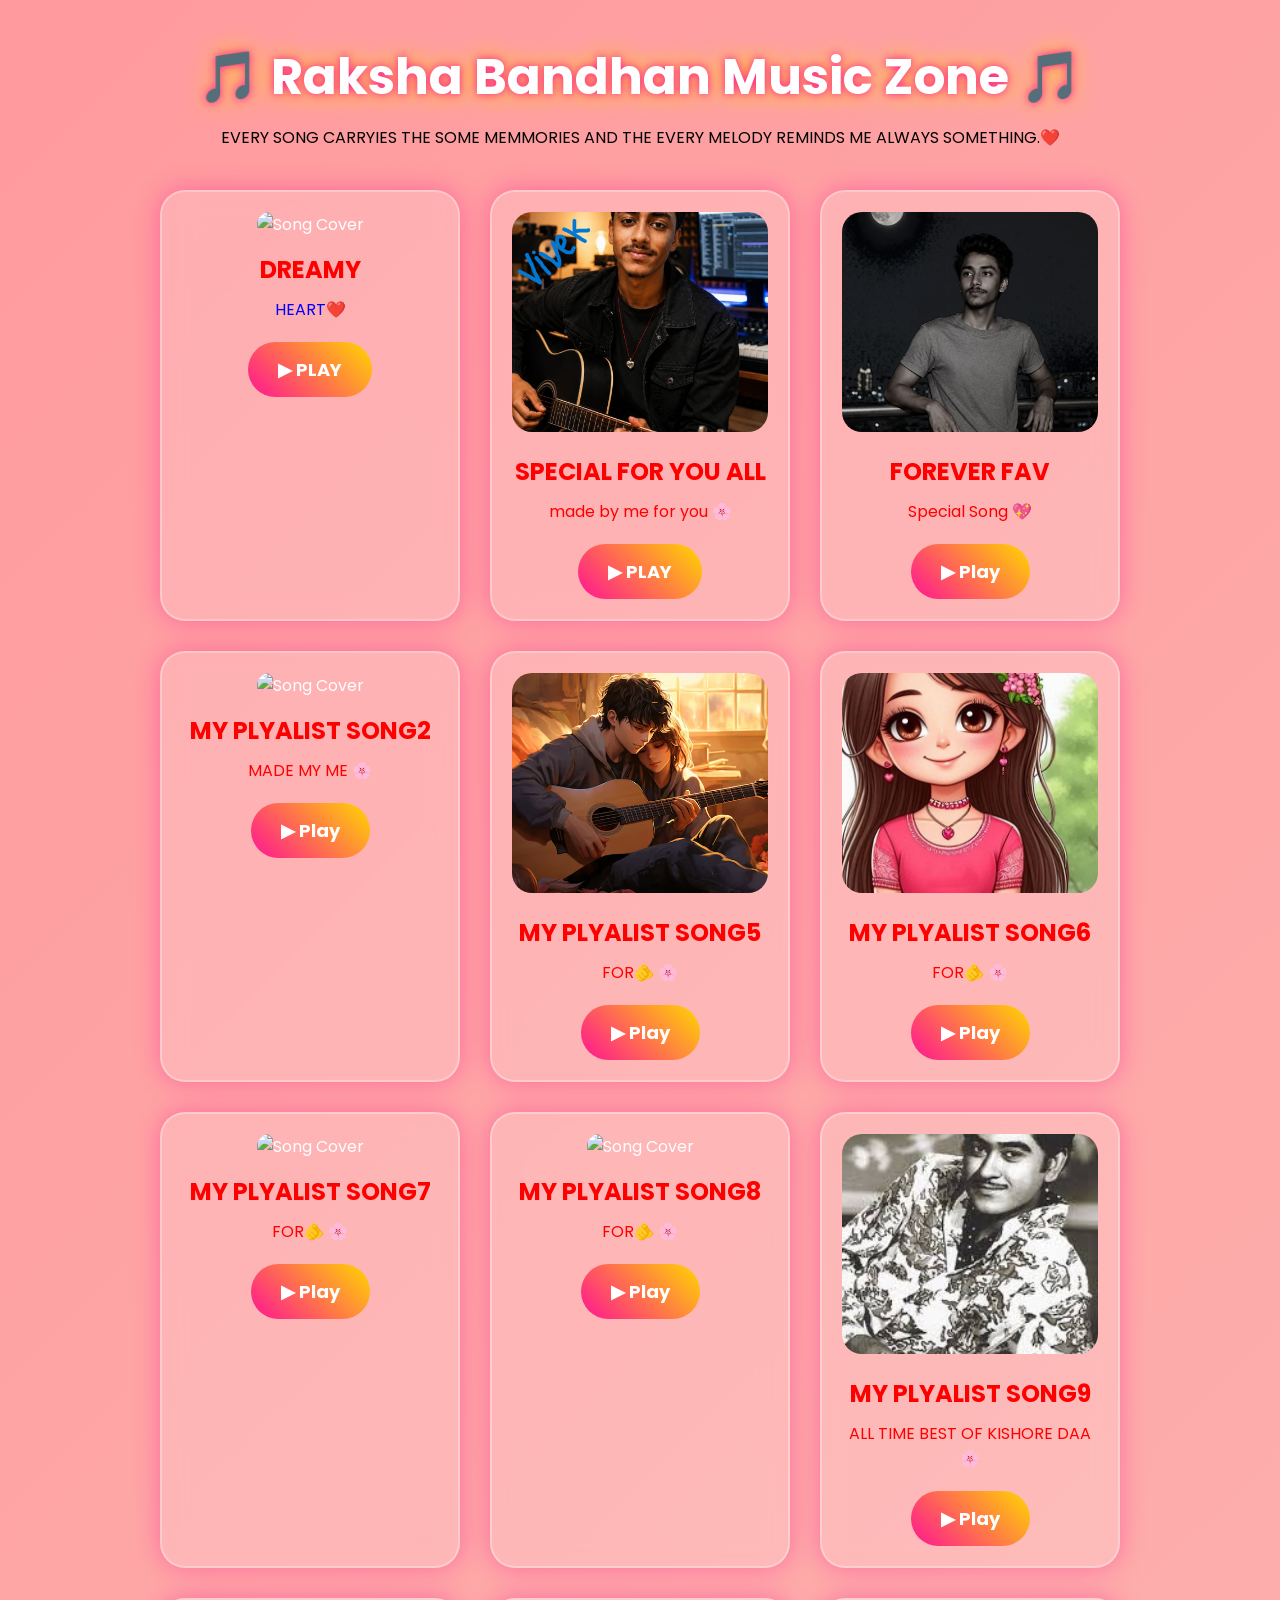
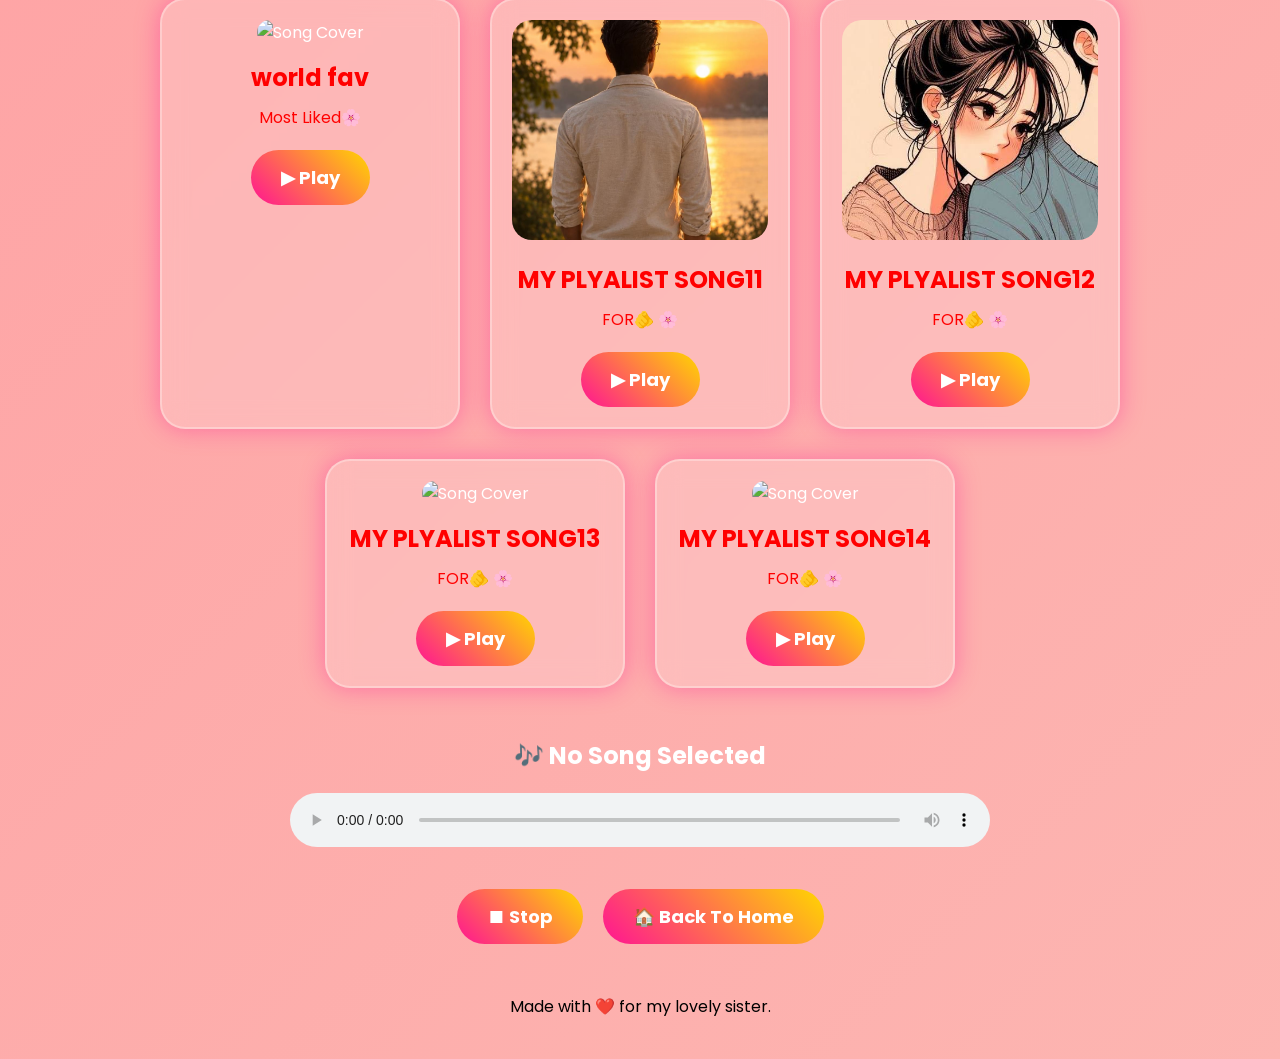
==== music.html @ 5d5d977b "INTIAL WEBSITE UPLOAD INTIAL WEB 2026 RAKHI" ====
<!DOCTYPE html>
<html lang="en">

<head>

    <meta charset="UTF-8">
    <meta name="viewport" content="width=device-width, initial-scale=1.0">

    <title>🎵 Music Zone</title>

    <link rel="stylesheet" href="music.css">

</head>

<body>

    <!-- Header -->

    <header>

        <h1>🎵 Raksha Bandhan Music Zone 🎵</h1>

        <p>
           EVERY SONG CARRYIES THE SOME MEMMORIES AND THE EVERY MELODY REMINDS ME ALWAYS SOMETHING.❤️
        </p>

    </header>



    <!-- Music Cards -->

    <section class="music-container">

        

        <div class="music-card">

            <img src="images/song1.jpeg" alt="Song Cover">

            <h2 style="color: rgb(255, 0, 0);">DREAMY</h2>

            <p style="color:blue;">HEART❤️</p>

          <button class="play-btn" data-song="playlist/MUSIC1.m4a">
    ▶ PLAY
</button>
        </div>


        <!-- Song 2 -->

        <div class="music-card">

            <img src="images/song2.jpeg" alt="Song Cover">

            <h2 style="color: rgb(255, 0, 0);">SPECIAL FOR YOU ALL</h2>

            <p style="color: rgb(255, 0, 0);">made by me for you 🌸</p>

            <button class="play-btn" data-song="playlist/MUSIC2.mpeg">
    ▶ PLAY
</button>

        </div>



        <!-- Song 3 -->

        <div class="music-card">

            <img src="images/SONG3.jpeg" alt="Song Cover">

            <h2 style="color: rgb(255, 0, 0);">FOREVER FAV</h2>

            <p style="color: rgb(255, 0, 0);">Special Song 💖</p>

            <button class="play-btn"
                data-song="playlist/MUSIC3.m4a">
                ▶ Play
            </button>

        </div>
        <!-- Song 4 -->

        <div class="music-card">

            <img src="images/song4.jpeg" alt="Song Cover">

            
            <h2 style="color: rgb(255, 0, 0)    ;">MY PLYALIST SONG2 </h2>

            <p style="color: rgb(255, 0, 0);">MADE MY ME  🌸</p>

            <button class="play-btn"
                data-song="playlist/MUSIC4.m4a">
                ▶ Play
            </button>

        </div>
        <!-- Song 5 -->
    <div class="music-card">

            <img src="images/song5.avif" alt="Song Cover">

            
            <h2 style="color: rgb(255, 0, 0)    ;">MY PLYALIST SONG5 </h2>

            <p style="color: rgb(255, 0, 0);"> FOR🫵  🌸</p>

            <button class="play-btn"
                data-song="playlist/MUSIC5.m4A">
                ▶ Play
            </button>

        </div>
        <!-- Song 6 -->
        <div class="music-card">

            <img src="images/song6.jpeg" alt="Song Cover">

            
            <h2 style="color: rgb(255, 0, 0)    ;">MY PLYALIST SONG6 </h2>

            <p style="color: rgb(255, 0, 0);"> FOR🫵  🌸</p>

            <button class="play-btn"
                data-song="playlist/MUSIC6.mp3">

                ▶ Play
            </button>

        </div>

        <!-- Song 7 -->
        <div class="music-card">

            <img src="images/song7.jpeg" alt="Song Cover">

            
            <h2 style="color: rgb(255, 0, 0)    ;">MY PLYALIST SONG7 </h2>

            <p style="color: rgb(255, 0, 0);"> FOR🫵  🌸</p>

            <button class="play-btn"
                data-song="playlist/MUSIC7.m4a">
                ▶ Play
            </button>

        </div>

        <!-- Song 8 -->
        <div class="music-card">

            <img src="images/song8.JPG" alt="Song Cover">

            
            <h2 style="color: rgb(255, 0, 0)    ;">MY PLYALIST SONG8 </h2>

            <p style="color: rgb(255, 0, 0);"> FOR🫵  🌸</p>

            <button class="play-btn"
                data-song="playlist/MUSIC8.mpeg">
                ▶ Play
            </button>

        </div>

        <!-- Song 9 -->
        <div class="music-card">

            <img src="images/SONG9.jpg" alt="Song Cover">

            
            <h2 style="color: rgb(255, 0, 0)    ;">MY PLYALIST SONG9</h2>

            <p style="color: rgb(255, 0, 0);">ALL TIME BEST OF KISHORE DAA 🌸</p>

            <button class="play-btn"
                data-song="playlist/MUSIC9.m4a">
                ▶ Play
            </button>

        </div>

        <!-- Song 10 --> 
        <div class="music-card">

            <img src="images/song10.jpeg" alt="Song Cover">

            
            <h2 style="color: rgb(255, 0, 0)    ;">world fav </h2>

            <p style="color: rgb(255, 0, 0);">Most Liked🌸</p>

            <button class="play-btn"
                data-song="playlist/MUSIC10.mp3">
                ▶ Play
            </button>
        </div>

        <!-- Song 11 -->
        <div class="music-card">

            <img src="images/song11.jpeg" alt="Song Cover">

            
            <h2 style="color: rgb(255, 0, 0)    ;">MY PLYALIST SONG11 </h2>

            <p style="color: rgb(255, 0, 0);"> FOR🫵  🌸</p>

            <button class="play-btn"
                data-song="playlist/MUSIC11.m4a">
                ▶ Play
            </button>

        </div>

        <!-- Song 12 -->
        <div class="music-card">

            <img src="images/song12.jpg" alt="Song Cover">

            
            <h2 style="color: rgb(255, 0, 0)    ;">MY PLYALIST SONG12 </h2>

            <p style="color: rgb(255, 0, 0);"> FOR🫵  🌸</p>

            <button class="play-btn"
                data-song="playlist/MUSIC12.m4A">
                ▶ Play
            </button>

        </div>

        <!-- Song 13 -->
        <div class="music-card">

            <img src="images/song13.jpg" alt="Song Cover">

            
            <h2 style="color: rgb(255, 0, 0)    ;">MY PLYALIST SONG13 </h2>

            <p style="color: rgb(255, 0, 0);"> FOR🫵  🌸</p>

            <button class="play-btn"
                data-song="playlist/MUSIC13.m4a">
                ▶ Play
            </button>

        </div>
      
         <!-- Song 14 -->
        <div class="music-card">

            <img src="images/song14.JPG" alt="Song Cover">

            
            <h2 style="color: rgb(255, 0, 0)    ;">MY PLYALIST SONG14 </h2>

            <p style="color: rgb(255, 0, 0);"> FOR🫵  🌸</p>

            <button class="play-btn"
                data-song="playlist/MUSIC14.m4A">
                ▶ Play
            </button>

        </div>

    </section>



    <!-- Audio Player -->

    <section class="player">

        <h2 id="currentSong">

            🎶 No Song Selected

        </h2>

        <audio id="audioPlayer" controls>

            Your browser doesn't support audio.

        </audio>

    </section>



    <!-- Buttons -->

    <div class="bottom-buttons">

        <button id="stopBtn">

            ⏹ Stop

        </button>

        <button id="homeBtn"
            onclick="window.location.href='../index.html'">

            🏠 Back To Home

        </button>

    </div>



    <!-- Footer -->

    <footer>

        Made with ❤️ for my lovely sister.

    </footer>



    <script src="music.js"></script>

</body>

</html>
---- music.css ----
/* =========================================
   RAKSHA BANDHAN MUSIC ZONE
========================================= */

@import url('https://fonts.googleapis.com/css2?family=Poppins:wght@300;500;700&display=swap');

*{
    margin:0;
    padding:0;
    box-sizing:border-box;
    font-family:'Poppins',sans-serif;
}

body{

    min-height:100vh;

    background:linear-gradient(135deg,#ff9a9e,#fad0c4,#ffd86f);

    background-size:400% 400%;

    animation:bgMove 10s infinite alternate;

    color:white;

    text-align:center;

    padding:40px 20px;
}

@keyframes bgMove{

    from{
        background-position:left top;
    }

    to{
        background-position:right bottom;
    }

}

/* ===========================
        Heading
=========================== */

h1{

    font-size:50px;

    margin-bottom:10px;

    text-shadow:
    0 0 10px #ff1493,
    0 0 25px #ffd700;

}

header p{

    color:black;

    margin-bottom:40px;

}

/* ===========================
      Music Cards
=========================== */

.music-container{

    display:flex;

    justify-content:center;

    gap:30px;

    flex-wrap:wrap;

}

/* ===========================
      Card
=========================== */

.music-card{

    width:300px;

    padding:20px;

    border-radius:25px;

    background:rgba(255,255,255,0.18);

    backdrop-filter:blur(12px);

    border:2px solid rgba(255,255,255,.3);

    box-shadow:0 0 25px rgba(255,20,147,.4);

    transition:.4s;

}

.music-card:hover{

    transform:translateY(-10px);

    box-shadow:0 0 40px gold;

}

/* ===========================
      Album Image
=========================== */

.music-card img{

    width:100%;

    height:220px;

    object-fit:cover;

    border-radius:20px;

}

/* ===========================
      Song Name
=========================== */

.music-card h2{

    margin-top:15px;

}

.music-card p{

    color:white;

    margin:10px 0 20px;

}

/* ===========================
      Buttons
=========================== */

button{

    padding:14px 30px;

    border:none;

    border-radius:50px;

    cursor:pointer;

    font-size:18px;

    font-weight:bold;

    color:white;

    background:

    linear-gradient(45deg,#ff1493,#ffd700);

    transition:.4s;

}

button:hover{

    transform:scale(1.08);

}

/* ===========================
      Audio Player
=========================== */

.player{

    margin-top:50px;

}

.player h2{

    margin-bottom:20px;

}

audio{

    width:80%;

    max-width:700px;

}

/* ===========================
    Bottom Buttons
=========================== */

.bottom-buttons{

    margin-top:35px;

    display:flex;

    justify-content:center;

    gap:20px;

    flex-wrap:wrap;

}

/* ===========================
        Footer
=========================== */

footer{

    margin-top:50px;

    color:black;

}

/* ===========================
      Mobile
=========================== */

@media(max-width:768px){

h1{

    font-size:35px;

}

.music-card{

    width:95%;

}

audio{

    width:100%;

}

}
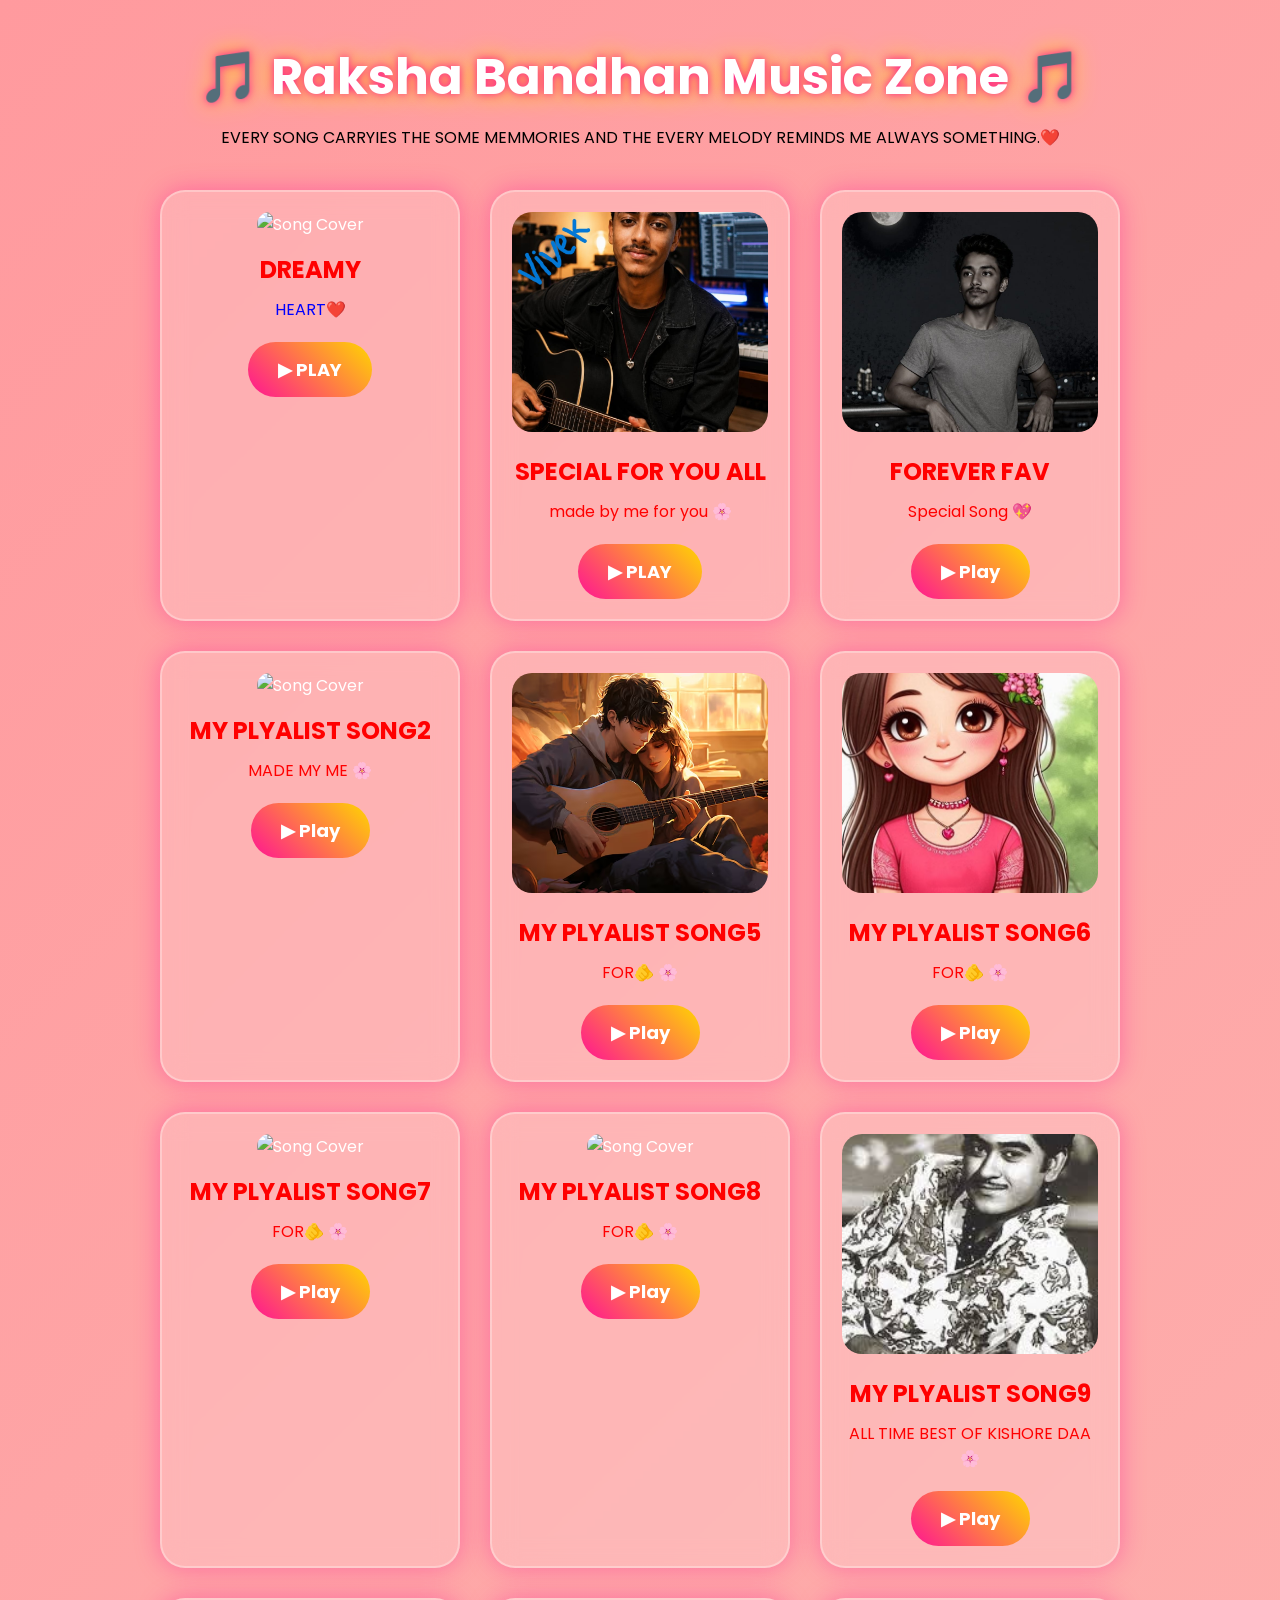
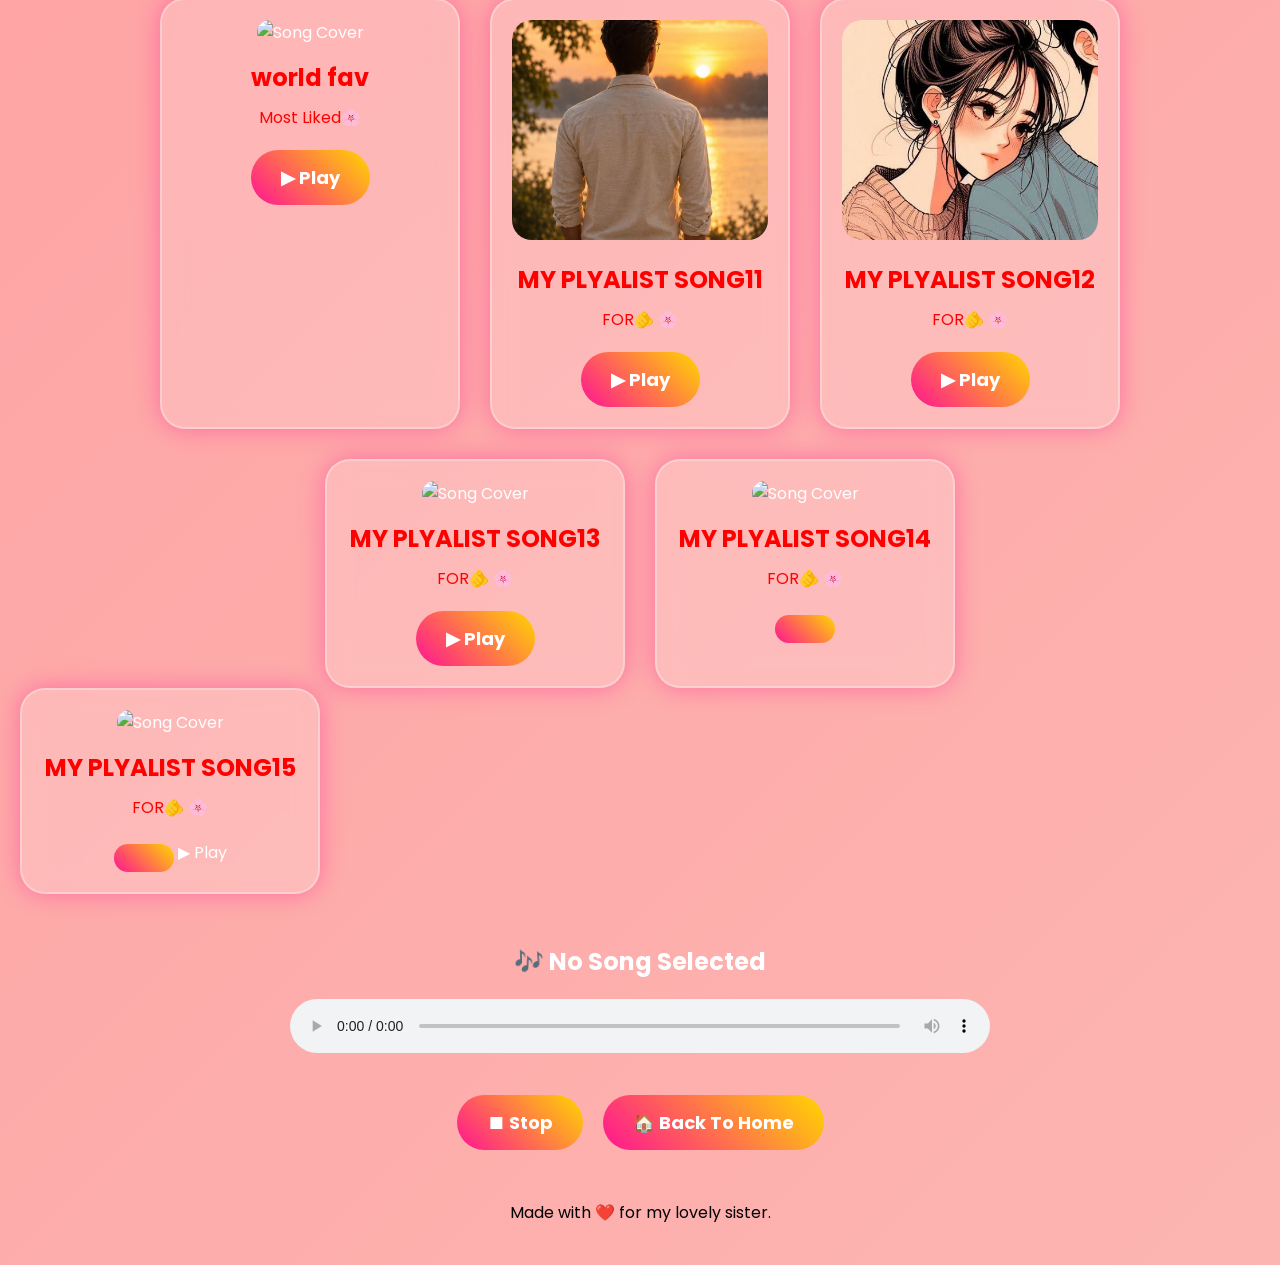
==== commit 65f34bf6: "Update music.html" ====
--- a/music.html
+++ b/music.html
@@ -28,7 +28,8 @@
 
 
 
-    <!-- Music Cards -->
+    <!-- Music ards -->
+     <!--MUSIC 1-->
 
     <section class="music-container">
 
@@ -36,7 +37,7 @@
 
         <div class="music-card">
 
-            <img src="images/song1.jpeg" alt="Song Cover">
+            <img src="images/song1.jpeg"alt="Song Cover">
 
             <h2 style="color: rgb(255, 0, 0);">DREAMY</h2>
 
@@ -262,7 +263,7 @@
             <p style="color: rgb(255, 0, 0);"> FOR🫵  🌸</p>
 
             <button class="play-btn"
-                data-song="playlist/MUSIC14.m4A">
+                
                 ▶ Play
             </button>
 
@@ -270,7 +271,23 @@
 
     </section>
 
-
+    <!-- song 15 -->
+
+    <div class="music-card">
+
+        <img src="images/song15.jpg" alt="Song Cover">
+
+        
+        <h2 style="color: rgb(255, 0, 0)    ;">MY PLYALIST SONG15 </h2>
+
+        <p style="color: rgb(255, 0, 0);"> FOR🫵  🌸</p>
+
+        <button class="play-btn"
+            data-song="playlist/MUSIC15.m4A"></button>
+            ▶ Play
+        </button>
+
+    </div>
 
     <!-- Audio Player -->
 
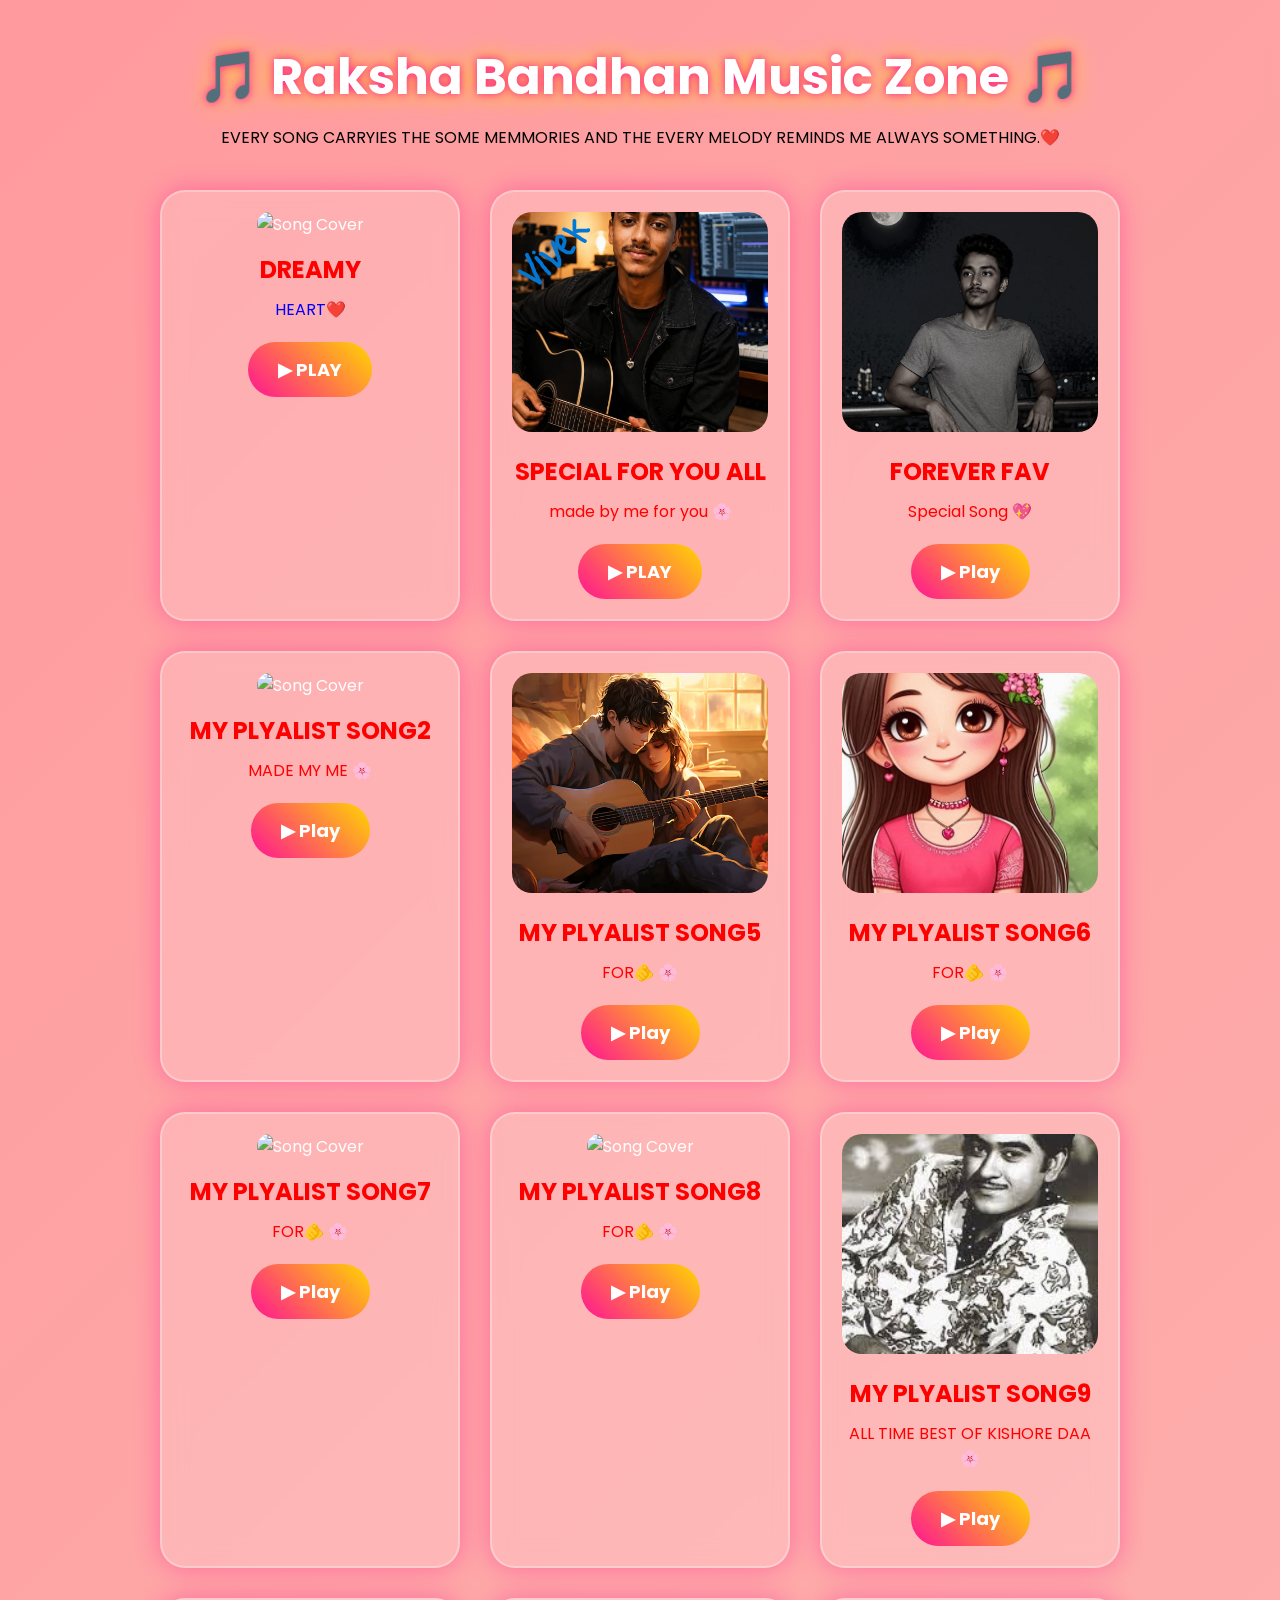
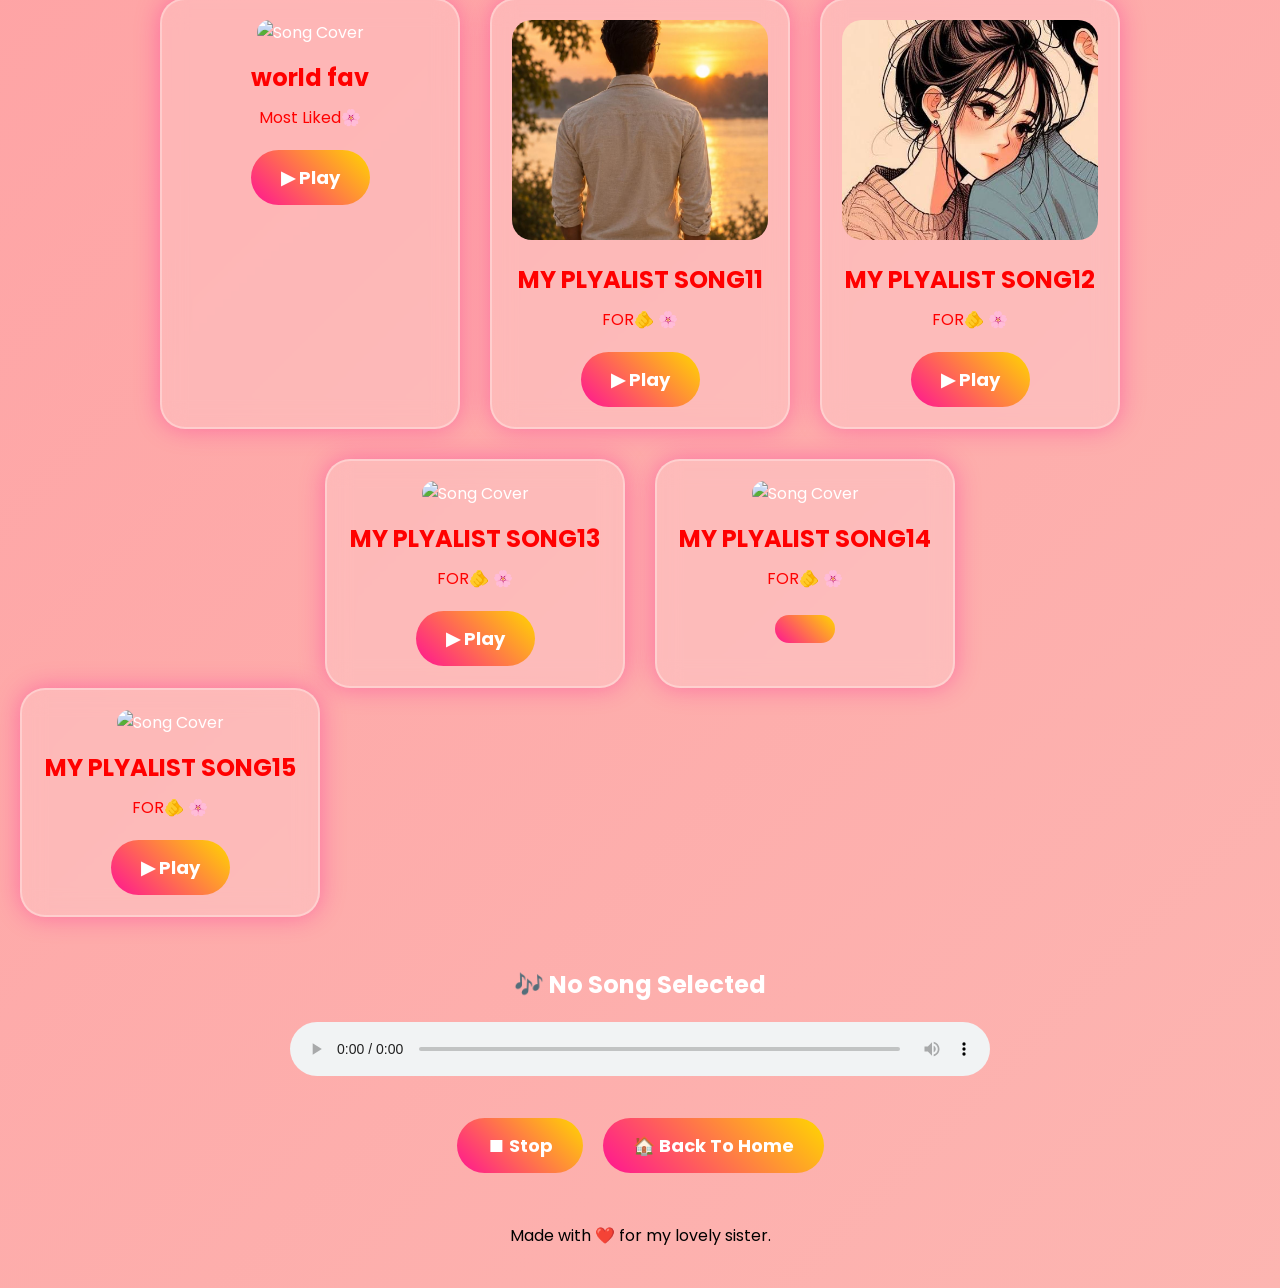
==== commit fe80973f: ":wq" ====
--- a/music.html
+++ b/music.html
@@ -282,10 +282,10 @@
 
         <p style="color: rgb(255, 0, 0);"> FOR🫵  🌸</p>
 
-        <button class="play-btn"
-            data-song="playlist/MUSIC15.m4A"></button>
+      <button class="play-btn"
+            data-song="playlist/MUSIC15.m4a">
             ▶ Play
-        </button>
+        </button>  
 
     </div>
 
